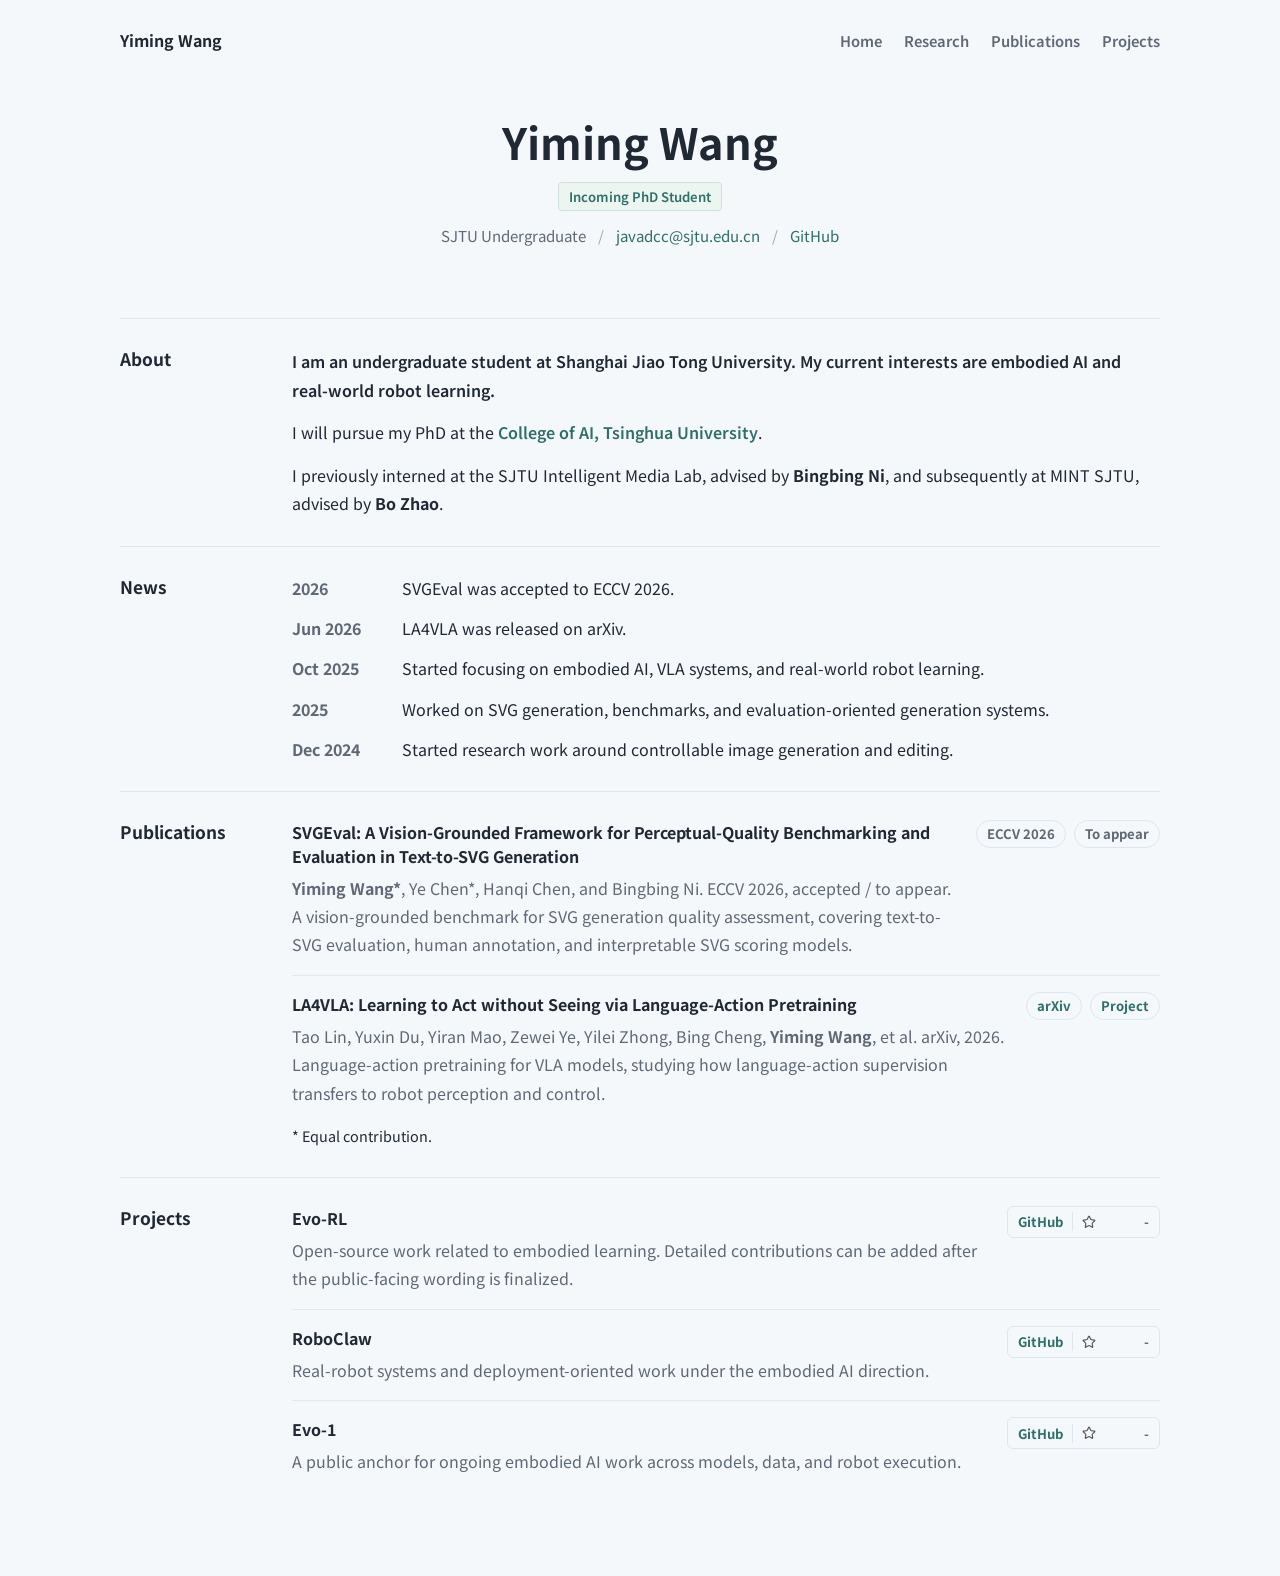
==== index.html @ 015f2d30 "Publish personal website" ====
<!DOCTYPE html>
<html lang="en">
  <head>
    <meta charset="UTF-8" />
    <meta name="viewport" content="width=device-width, initial-scale=1.0" />
    <title>Yiming Wang | SJTU</title>
    <meta
      name="description"
      content="Yiming Wang is an undergraduate student at Shanghai Jiao Tong University and an incoming PhD student at Tsinghua University, interested in embodied AI and real-world robot learning."
    />
    <link rel="preconnect" href="https://fonts.googleapis.com" />
    <link rel="preconnect" href="https://fonts.gstatic.com" crossorigin />
    <link
      href="https://fonts.googleapis.com/css2?family=Noto+Sans+SC:wght@400;500;700&family=Noto+Serif+SC:wght@500;700&display=swap"
      rel="stylesheet"
    />
    <link rel="stylesheet" href="./styles.css" />
    <script src="./github-stars.js" defer></script>
  </head>
  <body>
    <div class="page-shell">
      <header class="topbar">
        <a class="brand" href="./index.html">Yiming Wang</a>
        <nav class="topnav">
          <a href="./index.html">Home</a>
          <a href="./research.html">Research</a>
          <a href="#publications">Publications</a>
          <a href="#projects">Projects</a>
        </nav>
      </header>

      <main>
        <section class="intro">
          <h1>Yiming Wang</h1>
          <p class="intro-status"><span class="status-tag">Incoming PhD Student</span></p>
          <p class="intro-links">
            <span>SJTU Undergraduate</span>
            <a href="mailto:javadcc@sjtu.edu.cn">javadcc@sjtu.edu.cn</a>
            <a href="https://github.com/JAVAdcc" target="_blank" rel="noreferrer">GitHub</a>
          </p>
        </section>

        <section id="about" class="content-row">
          <h2>About</h2>
          <div class="content-body">
            <p class="lead">
              I am an undergraduate student at Shanghai Jiao Tong University. My current interests are embodied AI and real-world robot learning.
            </p>
            <p>
              I will pursue my PhD at the <a href="https://collegeai.tsinghua.edu.cn/en/" target="_blank" rel="noreferrer">College of AI, Tsinghua University</a>.
            </p>
            <p>
              I previously interned at the SJTU Intelligent Media Lab, advised by <strong>Bingbing Ni</strong>, and subsequently at MINT SJTU, advised by <strong>Bo Zhao</strong>.
            </p>
          </div>
        </section>

        <section class="content-row">
          <h2>News</h2>
          <div class="content-body">
            <ol class="news-list">
              <li>
                <time datetime="2026">2026</time>
                <span>SVGEval was accepted to ECCV 2026.</span>
              </li>
              <li>
                <time datetime="2026-06">Jun 2026</time>
                <span>LA4VLA was released on arXiv.</span>
              </li>
              <li>
                <time datetime="2025-10">Oct 2025</time>
                <span>Started focusing on embodied AI, VLA systems, and real-world robot learning.</span>
              </li>
              <li>
                <time datetime="2025">2025</time>
                <span>Worked on SVG generation, benchmarks, and evaluation-oriented generation systems.</span>
              </li>
              <li>
                <time datetime="2024-12">Dec 2024</time>
                <span>Started research work around controllable image generation and editing.</span>
              </li>
            </ol>
          </div>
        </section>

        <section id="publications" class="content-row">
          <h2>Publications</h2>
          <div class="content-body">
            <article class="paper-item">
              <div>
                <h3>SVGEval: A Vision-Grounded Framework for Perceptual-Quality Benchmarking and Evaluation in Text-to-SVG Generation</h3>
                <p>
                  <strong>Yiming Wang*</strong>, Ye Chen*, Hanqi Chen, and Bingbing Ni. ECCV 2026, accepted / to appear.
                </p>
                <p>
                  A vision-grounded benchmark for SVG generation quality assessment, covering text-to-SVG evaluation, human annotation, and interpretable SVG scoring models.
                </p>
              </div>
              <div class="inline-links">
                <span>ECCV 2026</span>
                <span>To appear</span>
              </div>
            </article>

            <article class="paper-item">
              <div>
                <h3>LA4VLA: Learning to Act without Seeing via Language-Action Pretraining</h3>
                <p>
                  Tao Lin, Yuxin Du, Yiran Mao, Zewei Ye, Yilei Zhong, Bing Cheng, <strong>Yiming Wang</strong>, et al. arXiv, 2026.
                </p>
                <p>
                  Language-action pretraining for VLA models, studying how language-action supervision transfers to robot perception and control.
                </p>
              </div>
              <div class="inline-links">
                <a href="https://arxiv.org/abs/2606.27295" target="_blank" rel="noreferrer">arXiv</a>
                <a href="https://github.com/MINT-SJTU/LA4VLA" target="_blank" rel="noreferrer">Project</a>
              </div>
            </article>
            <p class="publication-note">* Equal contribution.</p>
          </div>
        </section>

        <section id="projects" class="content-row">
          <h2>Projects</h2>
          <div class="content-body project-list-plain">
            <article class="project-line">
              <div>
                <h3>Evo-RL</h3>
                <p>Open-source work related to embodied learning. Detailed contributions can be added after the public-facing wording is finalized.</p>
              </div>
              <a class="project-repo" href="https://github.com/MINT-SJTU/Evo-RL" data-github-repo="MINT-SJTU/Evo-RL" target="_blank" rel="noreferrer" aria-label="Evo-RL on GitHub" title="View Evo-RL on GitHub">
                <span>GitHub</span>
                <span class="repo-stars" aria-hidden="true"><img src="./assets/icons/star.svg" width="14" height="14" alt="" /><span data-star-count>-</span></span>
              </a>
            </article>
            <article class="project-line">
              <div>
                <h3>RoboClaw</h3>
                <p>Real-robot systems and deployment-oriented work under the embodied AI direction.</p>
              </div>
              <a class="project-repo" href="https://github.com/MINT-SJTU/RoboClaw" data-github-repo="MINT-SJTU/RoboClaw" target="_blank" rel="noreferrer" aria-label="RoboClaw on GitHub" title="View RoboClaw on GitHub">
                <span>GitHub</span>
                <span class="repo-stars" aria-hidden="true"><img src="./assets/icons/star.svg" width="14" height="14" alt="" /><span data-star-count>-</span></span>
              </a>
            </article>
            <article class="project-line">
              <div>
                <h3>Evo-1</h3>
                <p>A public anchor for ongoing embodied AI work across models, data, and robot execution.</p>
              </div>
              <a class="project-repo" href="https://github.com/MINT-SJTU/Evo-1" data-github-repo="MINT-SJTU/Evo-1" target="_blank" rel="noreferrer" aria-label="Evo-1 on GitHub" title="View Evo-1 on GitHub">
                <span>GitHub</span>
                <span class="repo-stars" aria-hidden="true"><img src="./assets/icons/star.svg" width="14" height="14" alt="" /><span data-star-count>-</span></span>
              </a>
            </article>
          </div>
        </section>
      </main>
    </div>
  </body>
</html>
---- styles.css ----
:root {
  --bg: #f5f8fb;
  --panel: #ffffff;
  --panel-soft: #f9fafb;
  --line: #dde5ee;
  --line-strong: #3f586b;
  --text: #202833;
  --muted: #5f6975;
  --aigc: #7d6254;
  --embodied: #2f6f6a;
  --shadow: 0 12px 28px rgba(24, 32, 41, 0.06);
  --radius-lg: 18px;
  --radius-md: 10px;
  --rm-dot-size: 24px;
  --rm-dot-border: 3px;
}

* {
  box-sizing: border-box;
}

html {
  scroll-behavior: smooth;
}

body {
  margin: 0;
  color: var(--text);
  background: var(--bg);
  font-family: "Noto Sans SC", sans-serif;
}

a {
  color: inherit;
  text-decoration: none;
}

button {
  font: inherit;
}

.page-shell {
  width: min(1040px, calc(100vw - 40px));
  margin: 0 auto;
  padding-bottom: 56px;
}

.topbar {
  position: static;
  z-index: 20;
  display: flex;
  align-items: center;
  justify-content: space-between;
  gap: 18px;
  margin: 28px 0 44px;
  padding: 0;
  background: transparent;
  border: 0;
  border-radius: 0;
  backdrop-filter: none;
}

.brand {
  font-family: inherit;
  font-size: 1rem;
  font-weight: 700;
}

.topnav {
  display: flex;
  flex-wrap: wrap;
  gap: 22px;
  color: var(--muted);
  font-size: 0.92rem;
  font-weight: 600;
}

.topnav a:hover,
.project-card a:hover,
.notes-entry a:hover,
.link-list a:hover {
  color: var(--text);
}

.intro {
  max-width: 720px;
  margin: 0 auto 26px;
  padding: 22px 0 46px;
  text-align: center;
}

.intro-left {
  max-width: none;
  margin: 0 0 20px;
  text-align: left;
}

.intro h1 {
  margin: 0;
  font-family: inherit;
  font-size: clamp(2rem, 4vw, 2.7rem);
  line-height: 1.1;
  letter-spacing: 0;
}

.intro-subtitle {
  max-width: 720px;
  margin: 14px 0 0;
  color: var(--muted);
  line-height: 1.75;
}

.intro-status {
  margin: 16px 0 0;
}

.status-tag {
  display: inline-block;
  max-width: 100%;
  padding: 4px 10px;
  border: 1px solid #cfe1dc;
  border-radius: 4px;
  background: #edf5f1;
  color: var(--embodied);
  font-size: 0.82rem;
  font-weight: 600;
  line-height: 1.5;
}

.intro-links {
  display: flex;
  justify-content: center;
  gap: 12px;
  flex-wrap: wrap;
  margin: 14px 0 0;
  color: var(--muted);
  font-size: 0.94rem;
}

.intro-links > * + *::before {
  content: "/";
  margin-right: 12px;
  color: #a0a9b4;
}

.intro-links a {
  color: var(--embodied);
}

.content-row {
  display: grid;
  grid-template-columns: 120px minmax(0, 1fr);
  gap: 52px;
  padding: 28px 0;
  border-top: 1px solid var(--line);
}

.content-row h2 {
  margin: 0;
  font-size: 1.08rem;
  line-height: 1.4;
}

.content-body {
  min-width: 0;
}

.content-body p {
  margin: 0 0 14px;
  color: var(--text);
  line-height: 1.78;
}

.content-body p:last-child {
  margin-bottom: 0;
}

.lead {
  font-weight: 600;
}

.content-body a {
  color: var(--embodied);
  font-weight: 600;
}

.news-list {
  display: grid;
  gap: 14px;
  margin: 0;
  padding: 0;
  list-style: none;
}

.news-list li {
  display: grid;
  grid-template-columns: 92px minmax(0, 1fr);
  gap: 18px;
  line-height: 1.65;
}

.news-list time {
  color: var(--muted);
  font-weight: 700;
}

.paper-item,
.project-line {
  display: grid;
  grid-template-columns: minmax(0, 1fr) auto;
  gap: 20px;
  align-items: start;
  padding: 16px 0;
  border-top: 1px solid rgba(221, 229, 238, 0.8);
}

.paper-item:first-child,
.project-line:first-child {
  padding-top: 0;
  border-top: 0;
}

.paper-item h3,
.project-line h3 {
  margin: 0 0 6px;
  font-family: inherit;
  font-size: 1rem;
}

.paper-item p,
.project-line p {
  margin: 0;
  color: var(--muted);
}

.publication-note {
  margin: 12px 0 0;
  color: var(--muted);
  font-size: 0.9rem;
}

.inline-links {
  display: flex;
  flex-wrap: wrap;
  justify-content: flex-end;
  gap: 8px;
}

.inline-links span,
.inline-links a,
.project-line a {
  display: inline-flex;
  align-items: center;
  min-height: 28px;
  padding: 0 10px;
  border: 1px solid var(--line);
  border-radius: 999px;
  color: var(--muted);
  font-size: 0.82rem;
  font-weight: 700;
}

.inline-links a {
  color: var(--embodied);
}

.project-line a {
  color: var(--embodied);
}

.project-line .project-repo {
  justify-self: start;
  gap: 9px;
  min-height: 32px;
  border-radius: 6px;
  white-space: nowrap;
}

.project-repo:hover {
  background: var(--panel);
  border-color: #b7ccc7;
}

.project-repo:focus-visible {
  outline: 2px solid var(--embodied);
  outline-offset: 3px;
}

.repo-stars {
  display: inline-flex;
  align-items: center;
  gap: 5px;
  padding-left: 9px;
  border-left: 1px solid var(--line);
  color: var(--muted);
}

.repo-stars img {
  display: block;
  flex: 0 0 14px;
  opacity: 0.65;
}

[data-star-count] {
  display: inline-block;
  min-width: 6ch;
  text-align: right;
  font-variant-numeric: tabular-nums;
}

.muted-item {
  color: var(--muted);
}

.hero {
  display: grid;
  grid-template-columns: minmax(0, 1.35fr) minmax(260px, 0.65fr);
  gap: 40px;
  align-items: end;
  padding: 8px 0 34px;
  border-bottom: 1px solid var(--line);
}

.hero-main {
  min-width: 0;
}

.hero-kicker,
.card-meta,
.profile-summary dt,
.hero-note span {
  display: block;
  color: var(--muted);
  font-size: 0.86rem;
  font-weight: 600;
  letter-spacing: 0.02em;
}

.hero h1,
.section-head h2,
.project-card h3,
.publication-card h3,
.profile-card h3,
.notes-section-card h3 {
  margin: 0;
  font-family: "Noto Serif SC", serif;
  font-weight: 700;
  letter-spacing: 0;
}

.home-hero h1 {
  margin-top: 10px;
  font-size: clamp(2rem, 4vw, 2.7rem);
  line-height: 1.1;
}

.research-hero h1,
.hero-notes h1 {
  margin-top: 8px;
  font-size: clamp(2rem, 4vw, 2.8rem);
  line-height: 1.12;
}

.hero-summary,
.section-head p,
.project-card p,
.publication-card p,
.notes-entry span,
.edu-item p,
.notes-section-card p,
.hero-note p {
  color: var(--muted);
  line-height: 1.78;
}

.hero-summary {
  max-width: 760px;
  margin: 22px 0 0;
  font-size: 1.08rem;
}

.hero-actions {
  display: flex;
  gap: 12px;
  margin-top: 24px;
  flex-wrap: wrap;
}

.button {
  display: inline-flex;
  align-items: center;
  justify-content: center;
  min-height: 42px;
  padding: 0 16px;
  border: 1px solid var(--line);
  border-radius: 999px;
  background: var(--panel);
  color: var(--text);
  font-weight: 600;
}

.button-primary {
  background: var(--text);
  border-color: var(--text);
  color: #fff;
}

.profile-summary,
.hero-note {
  border-left: 1px solid var(--line);
  padding-left: 24px;
}

.profile-summary dl {
  display: grid;
  gap: 16px;
  margin: 0;
}

.profile-summary dt,
.profile-summary dd {
  margin: 0;
}

.profile-summary dd {
  margin-top: 4px;
  font-weight: 700;
}

.profile-summary a,
.project-card a,
.notes-entry a,
.link-list a {
  color: var(--embodied);
}

.hero-note strong {
  display: block;
  margin-top: 6px;
  font-size: 1.1rem;
}

.section {
  margin-top: 34px;
}

.section-head {
  margin-bottom: 16px;
}

.section-head h2 {
  font-size: 1.55rem;
}

.card-grid,
.project-list,
.profile-grid,
.notes-content {
  display: grid;
  gap: 14px;
}

.publication-grid,
.project-grid,
.profile-grid {
  grid-template-columns: repeat(2, minmax(0, 1fr));
}

.project-grid {
  grid-template-columns: repeat(3, minmax(0, 1fr));
}

.publication-card,
.project-card,
.notes-entry,
.profile-card,
.notes-sidebar,
.notes-section-card,
.rm {
  background: var(--panel);
  border: 1px solid var(--line);
  box-shadow: var(--shadow);
}

.publication-card,
.project-card,
.profile-card,
.notes-section-card {
  padding: 20px;
  border-radius: var(--radius-lg);
}

.publication-card,
.project-card {
  display: flex;
  flex-direction: column;
  min-height: 210px;
}

.publication-card h3,
.project-card h3 {
  margin-top: 8px;
  font-size: 1.18rem;
}

.publication-card p,
.project-card p {
  margin: 10px 0 0;
}

.card-links,
.project-card a {
  display: flex;
  flex-wrap: wrap;
  gap: 8px;
  margin-top: auto;
  padding-top: 18px;
}

.disabled-link,
.project-card a {
  width: fit-content;
  padding: 6px 11px;
  border: 1px solid var(--line);
  border-radius: 999px;
  font-size: 0.82rem;
  font-weight: 700;
}

.disabled-link {
  color: var(--muted);
  background: var(--panel-soft);
}

.notes-entry {
  display: flex;
  align-items: center;
  justify-content: space-between;
  gap: 18px;
  padding: 18px 20px;
  border-radius: var(--radius-lg);
}

.notes-entry span {
  font-size: 0.92rem;
}

.edu-item {
  margin-top: 12px;
}

.edu-item span {
  display: block;
  margin-top: 4px;
  color: var(--muted);
}

.link-list {
  margin: 12px 0 0;
  padding: 0;
  list-style: none;
}

.link-list li {
  display: flex;
  justify-content: space-between;
  gap: 12px;
  padding: 8px 0;
  border-bottom: 1px solid var(--line);
}

.link-list li:last-child {
  border-bottom: none;
}

/* Research roadmap */
.rm {
  border-radius: 24px;
  padding: 34px 28px 28px;
}

.rm-title {
  margin: 0 0 20px;
  text-align: center;
  font-family: "Noto Serif SC", serif;
  font-size: clamp(1.4rem, 2.4vw, 2.2rem);
  font-weight: 700;
  letter-spacing: 0.04em;
  line-height: 1.15;
  color: var(--text);
}

.rm-title span {
  display: inline;
}

.rm-canvas {
  position: relative;
  width: 100%;
  aspect-ratio: 10 / 7.6;
}

.rm-svg {
  position: absolute;
  inset: 0;
  z-index: 0;
  width: 100%;
  height: 100%;
}

.rm-line {
  fill: none;
  stroke: var(--line-strong);
  stroke-width: 2.6;
  stroke-linecap: round;
  stroke-dasharray: 1600;
  stroke-dashoffset: 1600;
  animation: rm-draw 1.6s ease forwards;
}

.rm-canvas.is-replaying .rm-line {
  animation: none;
}

.rm-node-dot,
.rm-leaf-dot {
  width: var(--rm-dot-size);
  height: var(--rm-dot-size);
  border: var(--rm-dot-border) solid var(--line-strong);
  border-radius: 50%;
  background: var(--panel);
  box-sizing: border-box;
  z-index: 3;
}

.rm-node-dot {
  position: absolute;
  transform: translate(-50%, -50%);
  pointer-events: none;
}

.rm-node--root-start {
  top: 11.58%;
  left: 50%;
}

.rm-node--root-embodied {
  top: 49.21%;
  left: 50%;
}

.rm-node--aigc-start {
  top: 32.24%;
  left: 30%;
}

.rm-node--embodied-start {
  top: 61.84%;
  left: 70%;
}

.rm-time {
  position: absolute;
  z-index: 2;
  font-size: clamp(1rem, 1.8vw, 1.38rem);
  font-weight: 700;
  color: #263444;
  pointer-events: none;
}

.rm-time--root-start {
  top: 9.4%;
  left: 54%;
}

.rm-time--root-embodied {
  top: 47.4%;
  left: 54%;
}

.rm-branch {
  position: absolute;
  z-index: 2;
  font-size: clamp(0.76rem, 1.1vw, 0.92rem);
  font-weight: 700;
  letter-spacing: 0.08em;
  line-height: 1.5;
  color: var(--line-strong);
  text-transform: uppercase;
  pointer-events: none;
}

.rm-branch--aigc {
  top: 25%;
  left: 6%;
}

.rm-branch--embodied {
  top: 55%;
  right: 6%;
}

.rm-col {
  position: absolute;
  display: flex;
  flex-direction: column;
  gap: 46px;
  width: 29%;
  min-width: 220px;
}

.rm-col--left {
  left: 0;
  top: 32.24%;
  padding-top: 64px;
  align-items: stretch;
}

.rm-col--right {
  right: 0;
  top: 61.84%;
  padding-top: 64px;
  align-items: stretch;
}

.rm-col::before {
  content: "";
  position: absolute;
  top: 9px;
  height: var(--rm-line-end, calc(100% - 18px));
  width: 2.6px;
  background: var(--line-strong);
  border-radius: 2px;
  z-index: 0;
}

.rm-col--left::before {
  right: 0;
  margin-right: -1.3px;
}

.rm-col--right::before {
  left: 0;
  margin-left: -1.3px;
}

.rm-leaf {
  position: relative;
  display: grid;
  grid-template-columns: auto 1fr auto;
  align-items: center;
  column-gap: 0;
  row-gap: 0;
  width: 100%;
}

.rm-col--left .rm-leaf {
  grid-template-areas:
    "tag line dot"
    "panel panel panel";
}

.rm-col--right .rm-leaf {
  grid-template-areas:
    "dot line tag"
    "panel panel panel";
}

.rm-tag {
  grid-area: tag;
  z-index: 2;
  padding: 8px 16px;
  font-size: 0.82rem;
  font-weight: 700;
  color: var(--text);
  background: var(--panel-soft);
  border: 1.2px solid #cfd5dc;
  border-radius: 999px;
  cursor: pointer;
  white-space: nowrap;
  box-shadow: 0 3px 10px rgba(30, 42, 52, 0.04);
  transition: background 0.3s ease, border-color 0.3s ease, color 0.3s ease,
    border-radius 0.3s ease, box-shadow 0.3s ease;
}

.rm-tag:hover {
  background: var(--panel);
  border-color: var(--line-strong);
  box-shadow: 0 6px 16px rgba(30, 42, 52, 0.08);
}

.rm-leaf-line {
  grid-area: line;
  z-index: 1;
  height: 2.6px;
  background: var(--line-strong);
  border-radius: 2px;
  min-width: 6px;
}

.rm-leaf-dot {
  grid-area: dot;
  position: relative;
}

.rm-col--left .rm-leaf-dot {
  margin-right: calc(var(--rm-dot-size) / -2);
}

.rm-col--right .rm-leaf-dot {
  margin-left: calc(var(--rm-dot-size) / -2);
}

.rm-panel {
  grid-area: panel;
  justify-self: start;
  z-index: 4;
  width: 100%;
  max-width: 310px;
  max-height: 0;
  overflow: hidden;
  opacity: 0;
  margin-top: -1px;
  padding: 0 18px;
  background: var(--panel);
  border: 1.3px solid #bfccd4;
  border-top: none;
  border-radius: 0 14px 14px 14px;
  box-shadow: 0 14px 36px rgba(30, 42, 52, 0.1);
  transition: max-height 0.5s cubic-bezier(0.4, 0, 0.2, 1),
    opacity 0.35s ease,
    padding 0.5s cubic-bezier(0.4, 0, 0.2, 1);
}

.rm-col--right .rm-panel {
  justify-self: end;
  border-radius: 14px 0 14px 14px;
}

.rm-leaf.is-open .rm-panel {
  max-height: 340px;
  opacity: 1;
  padding: 14px 18px 16px;
}

.rm-leaf.is-open .rm-tag {
  background: var(--panel);
  border-color: #bfccd4;
  color: var(--text);
  box-shadow: 0 -3px 10px rgba(30, 42, 52, 0.04);
}

.rm-col--left .rm-leaf.is-open .rm-tag {
  border-radius: 14px 14px 14px 0;
}

.rm-col--right .rm-leaf.is-open .rm-tag {
  border-radius: 14px 14px 0 14px;
}

.rm-panel__tag {
  display: inline-block;
  padding: 2px 10px;
  margin-bottom: 8px;
  font-size: 0.75rem;
  font-weight: 600;
  color: var(--line-strong);
  background: #edf2f5;
  border-radius: 99px;
  letter-spacing: 0.02em;
}

.rm-panel h4 {
  margin: 0;
  font-size: 0.95rem;
  font-weight: 700;
  line-height: 1.45;
}

.rm-panel p {
  margin: 8px 0 0;
  font-size: 0.84rem;
  line-height: 1.7;
  color: var(--muted);
}

.rm-panel__projects {
  display: flex;
  flex-wrap: wrap;
  gap: 8px;
  margin-top: 12px;
}

.rm-panel__projects a {
  display: inline-block;
  padding: 4px 12px;
  font-size: 0.8rem;
  font-weight: 700;
  color: var(--embodied);
  border: 1px solid var(--embodied);
  border-radius: 99px;
  transition: background 0.2s ease, color 0.2s ease;
}

.rm-panel__projects a:hover {
  background: var(--embodied);
  color: #fff;
}

.rm-footnote {
  margin: 18px 0 0;
  font-size: 0.82rem;
  color: var(--muted);
  font-style: italic;
}

@keyframes rm-draw {
  to {
    stroke-dashoffset: 0;
  }
}

/* Notes page */
.notes-main {
  display: grid;
  gap: 28px;
}

.hero-notes {
  grid-template-columns: 1fr;
}

.notes-layout {
  display: grid;
  grid-template-columns: 240px 1fr;
  gap: 16px;
}

.notes-sidebar {
  position: sticky;
  top: 92px;
  align-self: start;
  display: grid;
  gap: 8px;
  padding: 18px;
  border-radius: var(--radius-lg);
}

.notes-sidebar h2 {
  margin: 0;
  font-family: "Noto Serif SC", serif;
}

.notes-link {
  padding: 10px 12px;
  border-radius: 10px;
  color: var(--muted);
}

.notes-link:hover,
.notes-link.active {
  color: var(--text);
  background: var(--panel-soft);
}

@media (max-width: 980px) {
  .hero,
  .content-row,
  .profile-grid,
  .notes-layout,
  .publication-grid,
  .project-grid {
    grid-template-columns: 1fr;
  }

  .content-row {
    gap: 12px;
  }

  .profile-summary,
  .hero-note {
    border-left: 0;
    border-top: 1px solid var(--line);
    padding-left: 0;
    padding-top: 22px;
  }

  .rm-canvas {
    aspect-ratio: auto;
  }

  .rm-svg,
  .rm-time,
  .rm-branch,
  .rm-node-dot {
    display: none;
  }

  .rm-col {
    position: static !important;
    width: 100% !important;
    padding-top: 0;
    gap: 14px;
  }

  .rm-col::before {
    display: none;
  }

  .rm-leaf-line,
  .rm-leaf-dot {
    display: none;
  }

  .rm-leaf {
    grid-template-columns: 1fr !important;
    grid-template-areas: "tag" "panel" !important;
  }

  .rm-panel {
    max-width: none;
    justify-self: stretch !important;
  }

  .notes-sidebar {
    position: static;
  }
}

@media (max-width: 680px) {
  .page-shell {
    width: min(100vw - 20px, 100%);
  }

  .topbar,
  .notes-entry {
    flex-direction: column;
    align-items: flex-start;
  }

  .topnav {
    gap: 10px;
    font-size: 0.9rem;
  }

  .intro {
    padding: 10px 0 34px;
    text-align: left;
  }

  .intro-links {
    justify-content: flex-start;
  }

  .intro-links > * + *::before {
    content: "";
    margin-right: 0;
  }

  .content-row {
    padding: 24px 0;
  }

  .news-list li,
  .paper-item,
  .project-line {
    grid-template-columns: 1fr;
    gap: 8px;
  }

  .inline-links {
    justify-content: flex-start;
  }

  .hero {
    padding-top: 12px;
  }

  .rm-title {
    font-size: clamp(1.05rem, 5.8vw, 1.55rem);
    letter-spacing: 0.02em;
  }

  .rm-title span {
    display: block;
  }

  .publication-card,
  .project-card,
  .profile-card,
  .notes-section-card,
  .rm {
    padding: 18px;
  }
}
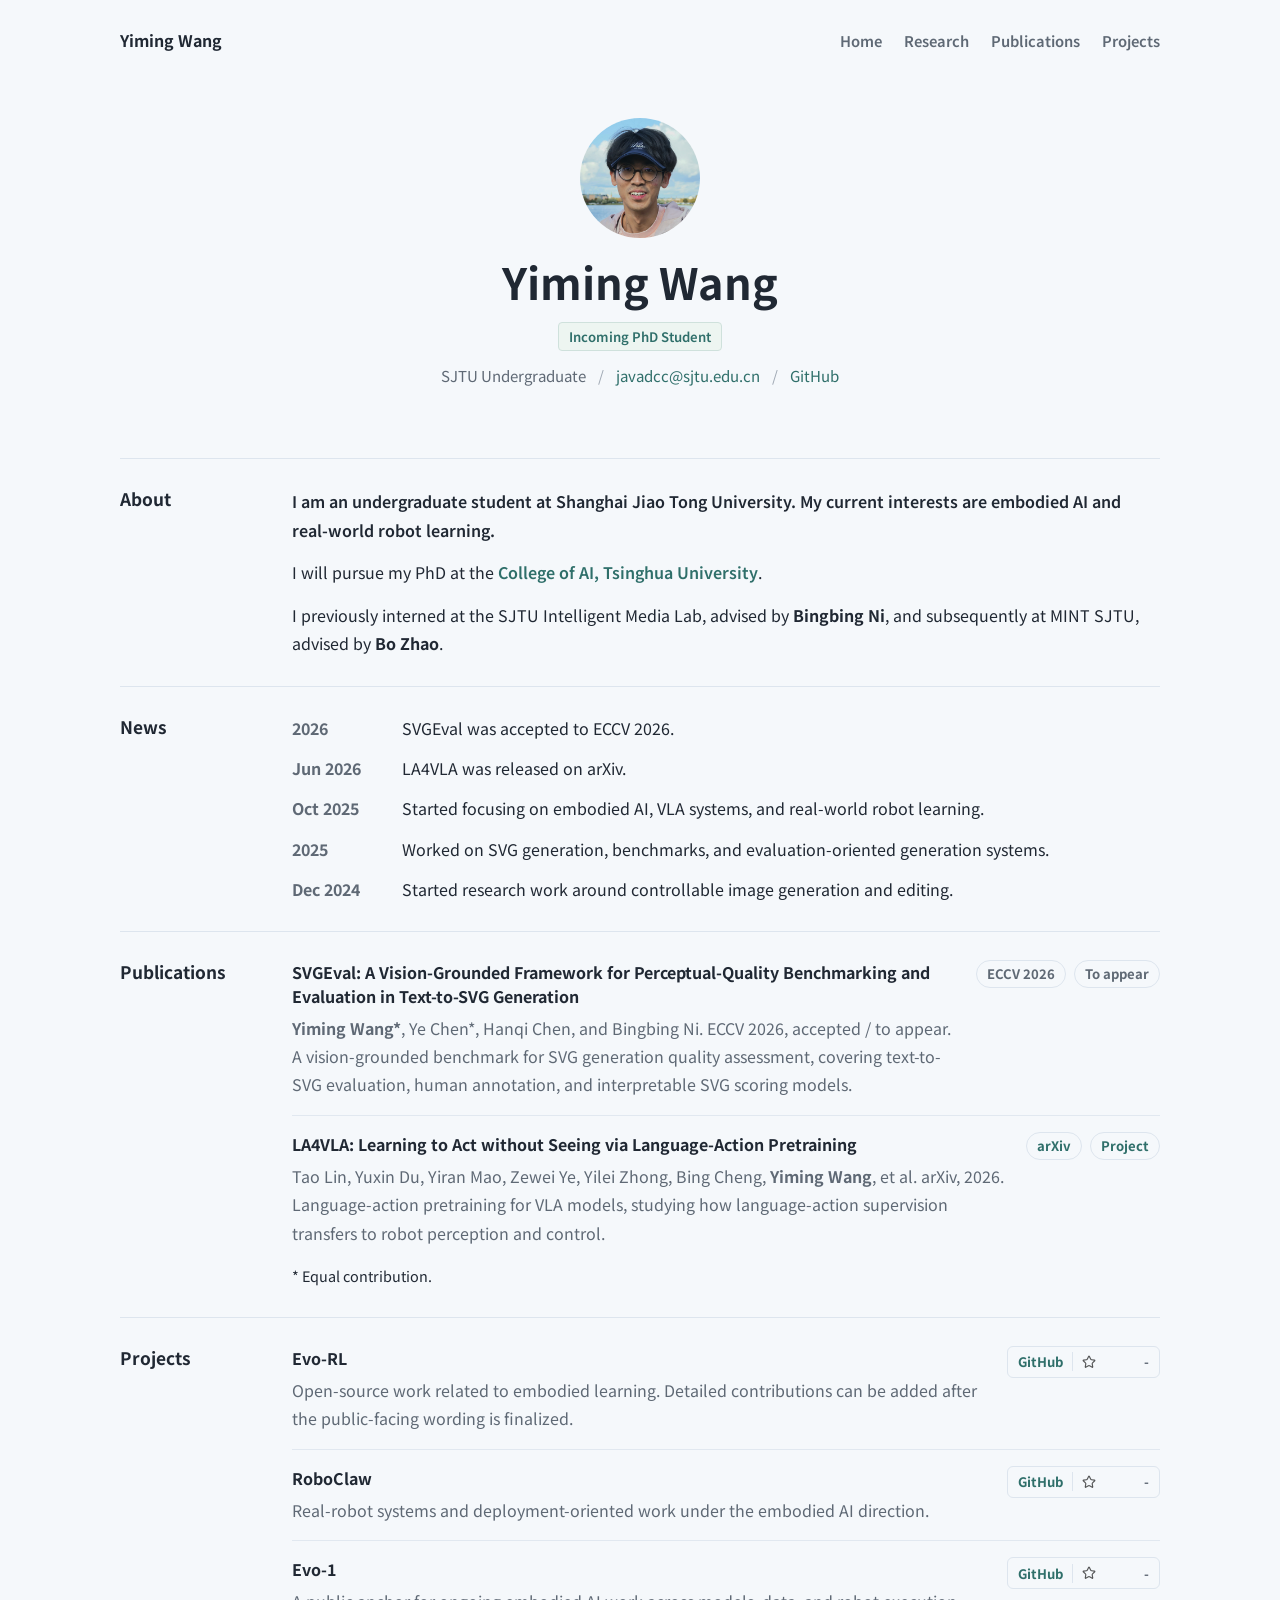
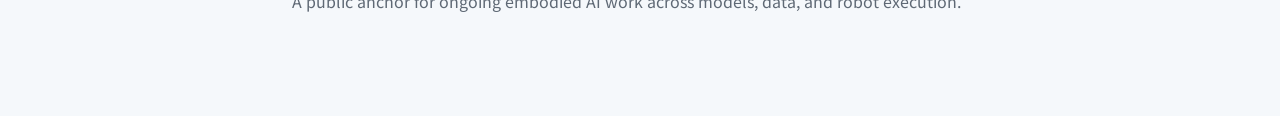
==== commit 3398e503: "Add circular portrait above homepage name" ====
--- a/index.html
+++ b/index.html
@@ -31,6 +31,9 @@
 
       <main>
         <section class="intro">
+          <div class="intro-portrait">
+            <img src="./assets/yiming-wang.jpg" alt="Portrait of Yiming Wang" width="4096" height="3072" fetchpriority="high" />
+          </div>
           <h1>Yiming Wang</h1>
           <p class="intro-status"><span class="status-tag">Incoming PhD Student</span></p>
           <p class="intro-links">
--- a/styles.css
+++ b/styles.css
@@ -93,6 +93,26 @@
   max-width: none;
   margin: 0 0 20px;
   text-align: left;
+}
+
+.intro-portrait {
+  position: relative;
+  width: 120px;
+  height: 120px;
+  margin: 0 auto 20px;
+  overflow: hidden;
+  border-radius: 50%;
+  background: var(--panel);
+}
+
+.intro-portrait img {
+  position: absolute;
+  top: 50%;
+  left: 50%;
+  width: 240%;
+  max-width: none;
+  height: auto;
+  transform: translate(-54.5%, -48%);
 }
 
 .intro h1 {
@@ -1048,6 +1068,12 @@
     text-align: left;
   }
 
+  .intro-portrait {
+    width: 104px;
+    height: 104px;
+    margin-left: 0;
+  }
+
   .intro-links {
     justify-content: flex-start;
   }
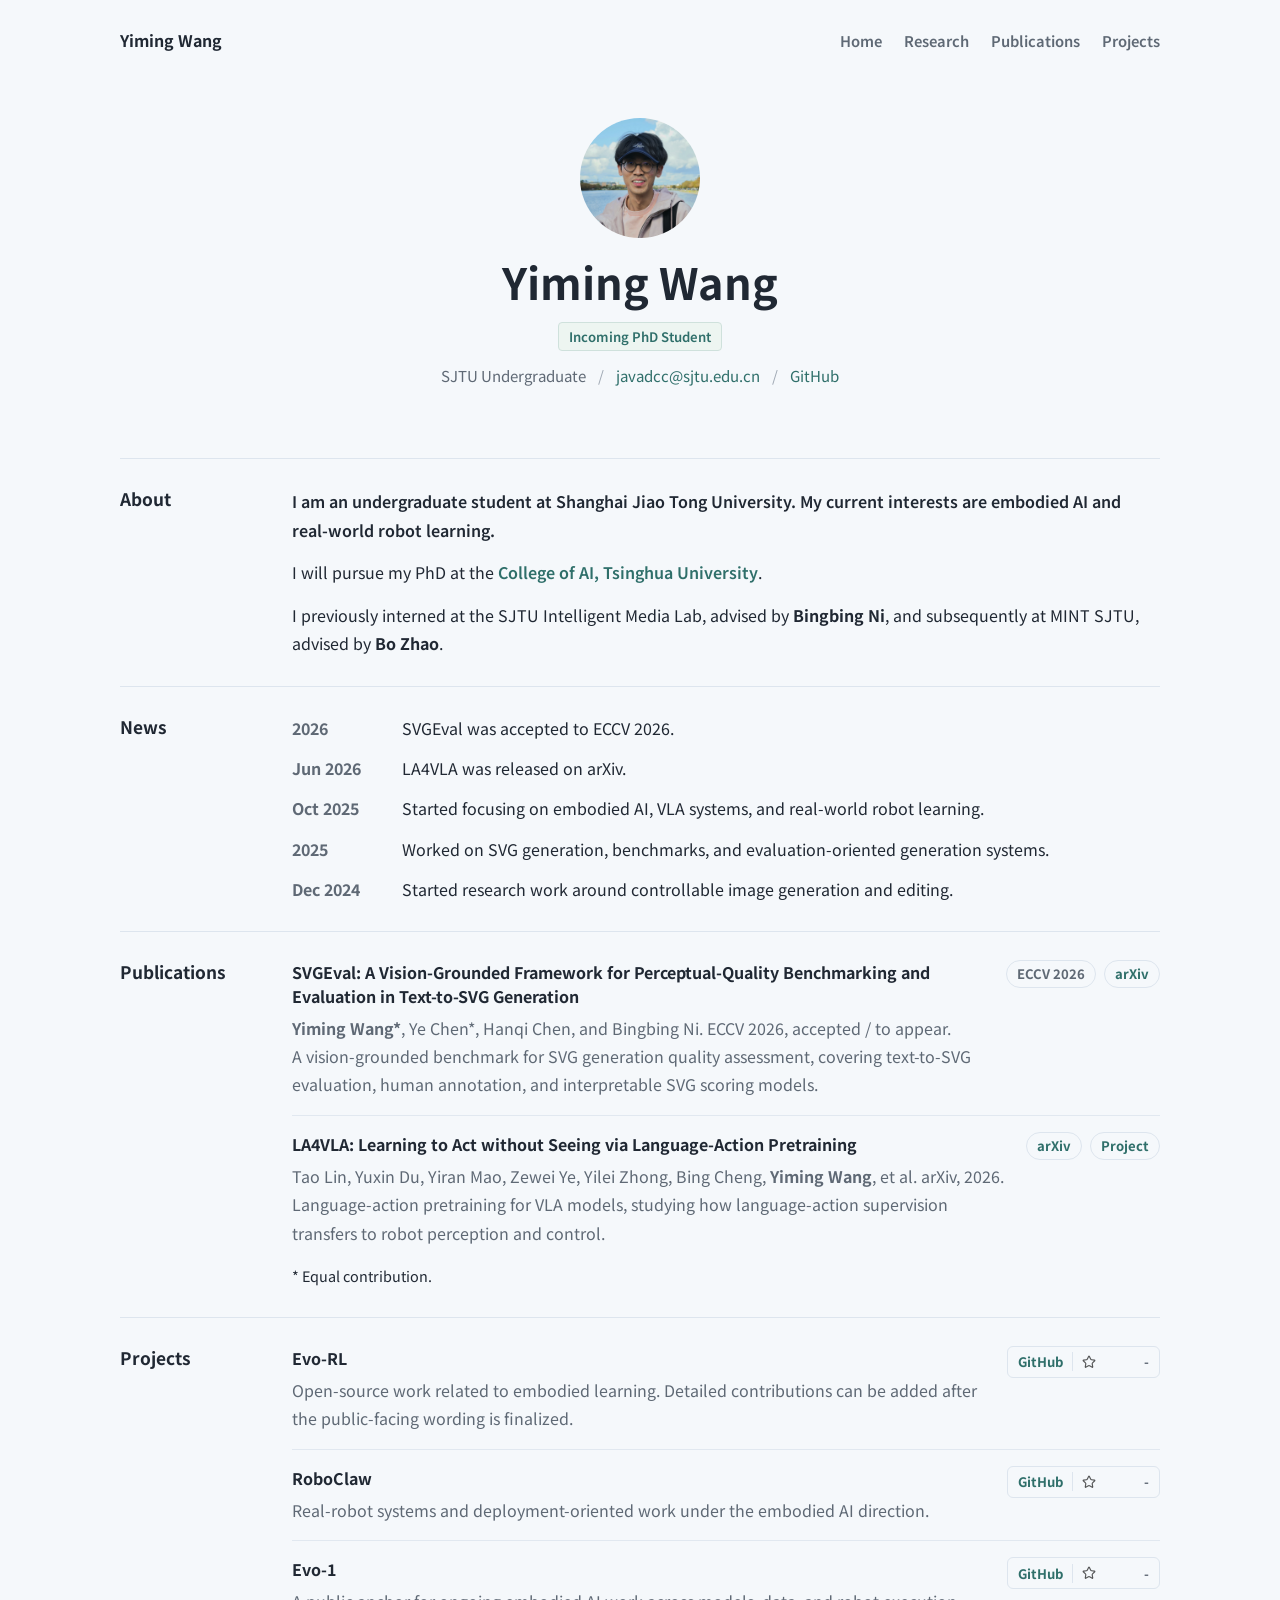
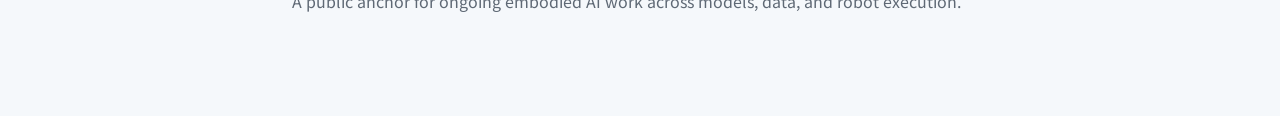
==== commit 2d6d55d7: "Link SVGEval arXiv preprint" ====
--- a/index.html
+++ b/index.html
@@ -101,7 +101,7 @@
               </div>
               <div class="inline-links">
                 <span>ECCV 2026</span>
-                <span>To appear</span>
+                <a href="https://arxiv.org/abs/2608.01977" target="_blank" rel="noreferrer">arXiv</a>
               </div>
             </article>
 
--- a/styles.css
+++ b/styles.css
@@ -109,10 +109,10 @@
   position: absolute;
   top: 50%;
   left: 50%;
-  width: 240%;
+  width: 180%;
   max-width: none;
   height: auto;
-  transform: translate(-54.5%, -48%);
+  transform: translate(-54.5%, -53%);
 }
 
 .intro h1 {
